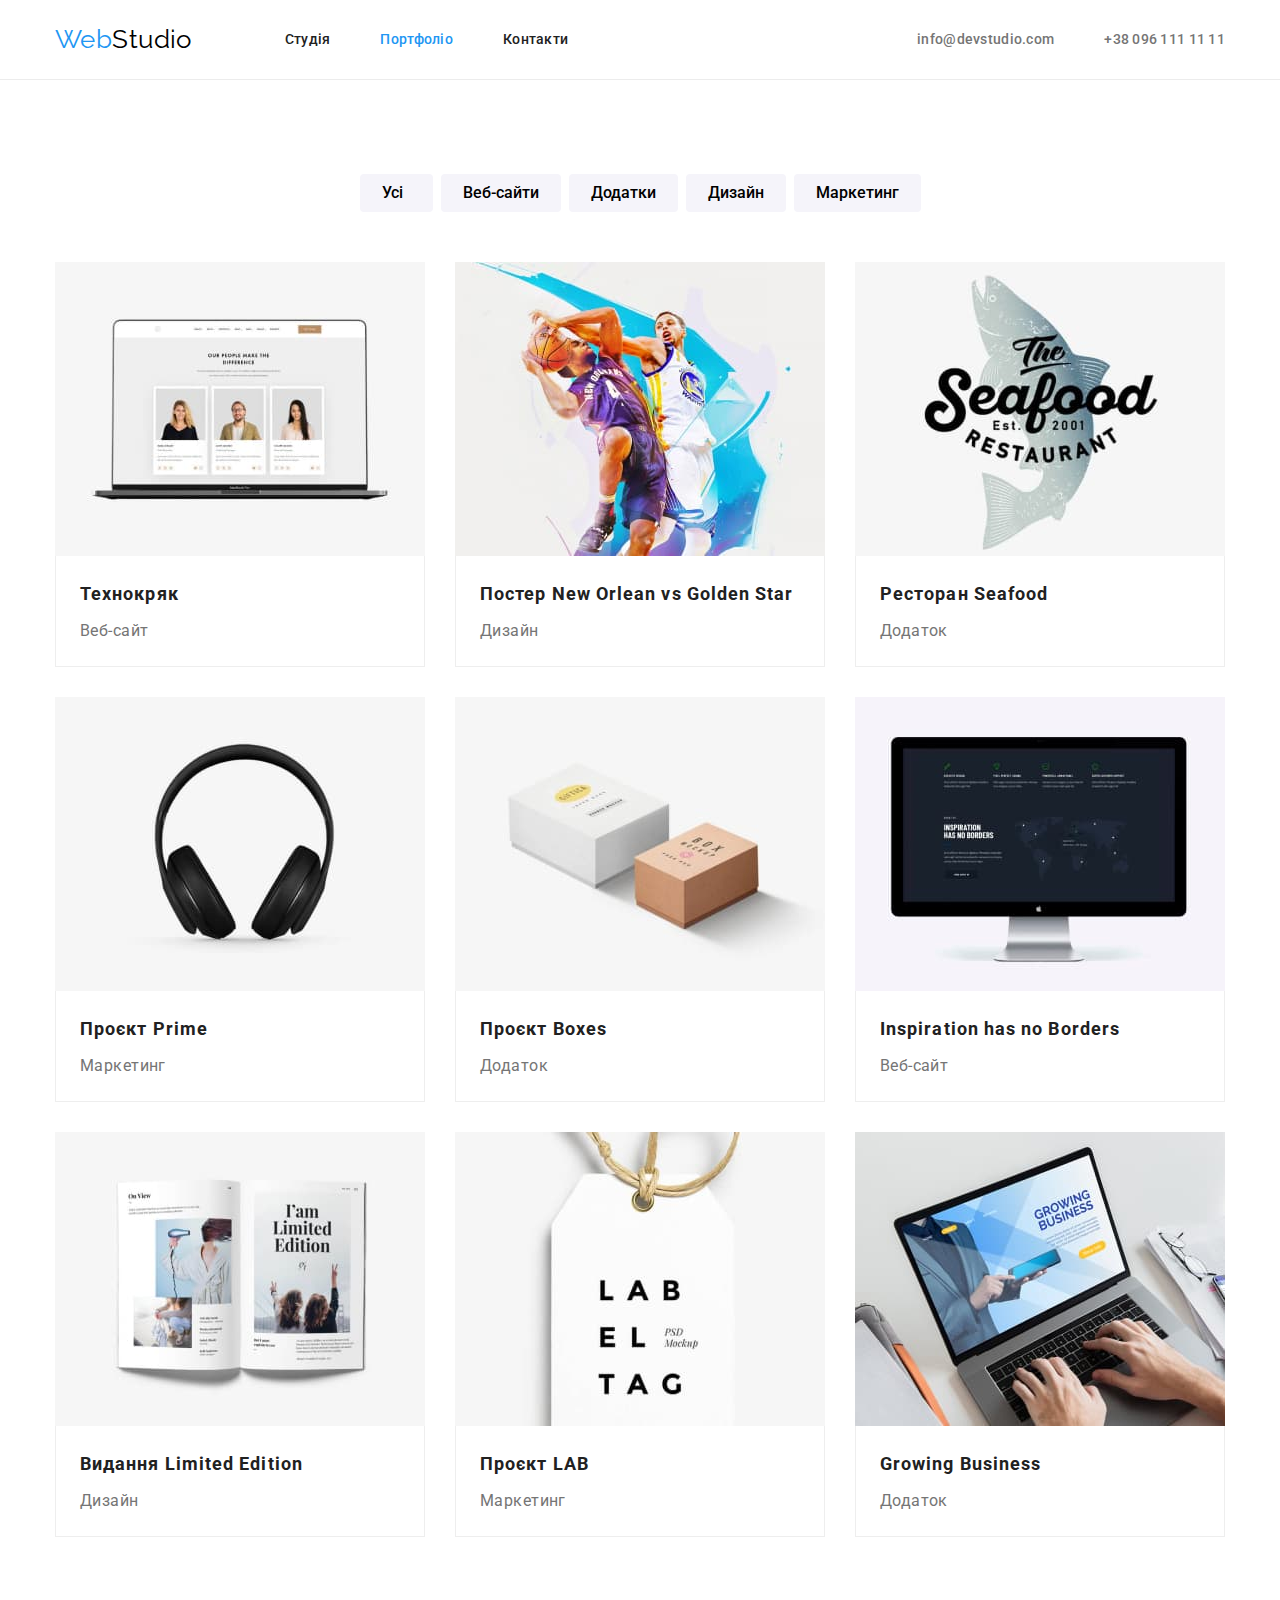
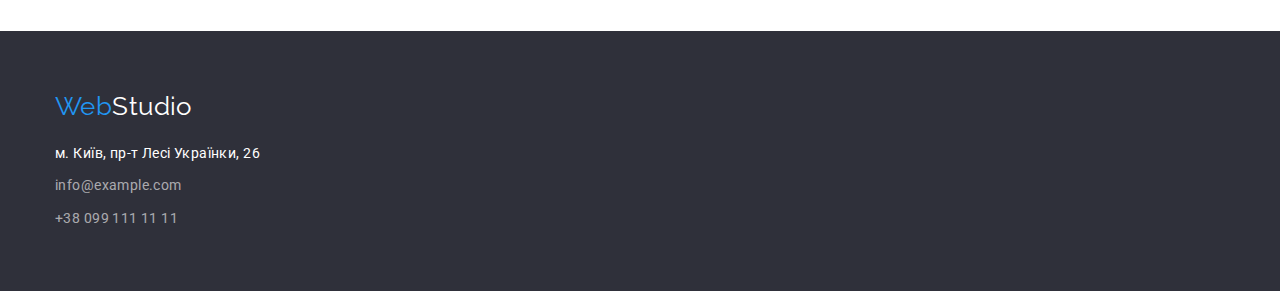
==== portfolio.html @ 25d73b2a "Initial commit" ====
<!DOCTYPE html>
<html lang="uk">

<head>
    <meta charset="UTF-8">
    <meta http-equiv="X-UA-Compatible" content="IE=edge">
    <meta name="viewport" content="width=device-width, initial-scale=1.0">
    <title>Document</title>
    <link rel="preconnect" href="https://fonts.googleapis.com">
    <link rel="preconnect" href="https://fonts.gstatic.com" crossorigin>
    <link
        href="https://fonts.googleapis.com/css2?family=Raleway:wght@700&family=Roboto:wght@400;500;700;900&display=swap"
        rel="stylesheet">
    <link rel="stylesheet"
        href="https://cdnjs.cloudflare.com/ajax/libs/modern-normalize/1.1.0/modern-normalize.min.css">
    <link rel="stylesheet" href="./css/styles.css" />

</head>

<body>
    <header class="header">
        <div class="header container ">
            <nav class="page-nav">
                <a class="logo" href="./index.html" lang="en"><span class="logo-color">Web</span>Studio</a>
                <ul class="menu">
                    <li class="menu-item"><a class="menu-link" href="./index.html">Студія</a> </li>
                    <li class="menu-item"><a class="menu-link current" href="./portfolio.html"> Портфоліо </a></li>
                    <li class="menu-item"><a class="menu-link" href=""> Контакти</a> </li>
                </ul>
            </nav>
            <ul class="contact-list">
                <li class="contact-item"><a class="contact-link" href="mailto:info@devstudio.com">info@devstudio.com</a>
                </li>
                <li class="contact-item"><a class="contact-link" href="tel:+380961111111">+38 096 111 11 11</a>
                </li>
            </ul>
    
        </div>
    </header>

    <!--Hero-->
    <main>

        <section class="section project">
         <div class="container">
             <h1 style="display: none;"></h1>
            <ul class="main-list">
                <li><button class="list-button" type="button">Усі</button></li>
                <li><button class="list-button" type="button">Веб-сайти</button></li>
                <li><button class="list-button" type="button">Додатки</button></li>
                <li><button class="list-button" type="button">Дизайн</button></li>
                <li><button class="list-button" type="button">Маркетинг</button></li>
            </ul>
                <ul class="project-list">
                    <li class="project-item">
                        <img src="./images/portfolio/img.jpeg" alt="Технокряк" width="370" height="294">
                        <div class="project-content">
                            <h2 class="project-name">Технокряк</h2>
                            <p class="project-description">Веб-сайт</p>
                        </div>
                    </li>
                    <li class="project-item">
                        <img src="./images/portfolio/new-orlean.jpeg" alt="Постер New Orlean vs Golden Star" width="370"
                            height="294">
                        <div class="project-content">
                            <h2 class="project-name">Постер New Orlean vs Golden Star</h2>
                            <p class="project-description">Дизайн</p>
                        </div>
                    </li>
                    <li class="project-item">
                        <img src="./images/portfolio/seafood.jpeg" alt="Ресторан Seafood" width="370" height="294">
                        <div class="project-content">
                            <h2 class="project-name">Ресторан Seafood</h2>
                            <p class="project-description">Додаток</p>
                        </div>
                    </li>
                    <li class="project-item">
                        <img src="./images/portfolio/prime.jpeg" alt="Проєкт Prime" width="370" height="294">
                        <div class="project-content">
                            <h2 class="project-name">Проєкт Prime</h2>
                            <p class="project-description">Маркетинг</p>
                        </div>
                    </li>
                    <li class="project-item">
                        <img src="./images/portfolio/boxes.jpeg" alt="Проєкт Boxes" width="370" height="294">
                        <div class="project-content">
                            <h2 class="project-name">Проєкт Boxes</h2>
                            <p class="project-description">Додаток</p>
                        </div>
                    </li>
                    <li class="project-item">
                        <img src="./images/portfolio/inspiration.jpeg" alt="Inspiration has no Borders" width="370"
                            height="294">
                        <div class="project-content">
                            <h2 class="project-name">Inspiration has no Borders</h2>
                            <p class="project-description">Веб-сайт</p>
                        </div>
                    </li>
                    <li class="project-item">
                        <img src="./images/portfolio/limited-edition.jpeg" alt="Видання Limited Edition" width="370"
                            height="294">
                        <div class="project-content">
                            <h2 class="project-name">Видання Limited Edition</h2>
                            <p class="project-description">Дизайн</p>
                        </div>
                    </li>
                    <li class="project-item">
                        <img src="./images/portfolio/lab.jpeg" alt="Проєкт LAB" width="370" height="294">
                        <div class="project-content">
                            <h2 class="project-name">Проєкт LAB</h2>
                            <p class="project-description">Маркетинг</p>
                        </div>
                    </li>
                    <li class="project-item">
                        <img src="./images/portfolio/growing-business.jpeg" alt="Growing Business" width="370"
                            height="294">
                        <div class="project-content">
                            <h2 class="project-name">Growing Business</h2>
                            <p class="project-description">Додаток</p>
                        </div>
                    </li>
                </ul>
            </div>
        </section>
    </main>

    <footer class="footer">
        <div class="container">
            <a class="logo-footer" href="./index.html" lang="en"><span class="logo-color">Web</span>Studio</a>
    
            <address>
                <ul class="contact-list-footer">
                    <li class="contact-item-footer"><a class="contact-link-footer"
                            href="https://goo.gl/maps/TKHAfj8g6pcMw5vT8" target="_blank" rel="noopener noreferrer"> <span
                                class="address">м. Київ, пр-т Лесі
                                Українки, 26</span></a></li>
                    <li class="contact-item-footer"><a class="contact-link-footer"
                            href="mailto:info@example.com">info@example.com</a></li>
                    <li class="contact-item-footer"><a class="contact-link-footer" href="tel:+380991111111">+38 099 111 11
                            11</a></li>
                </ul>
            </address>
        </div>
    </footer>

</html>
---- css/styles.css ----
a {
  text-decoration: none;
}

p,
h1,
h2,
h3,
h4,
h5,
h6 {
  margin: 0;
}

img {
  display: block;
  min-width: 100%;
  height: auto;
}

ul,
ol {
  list-style: none;
  margin: 0;
  padding-left: 0;
}

:root {
  --primary-text-color: #757575;
  --secondary-text-color: #212121;
  --accent-color: #2196F3;
  --primary-white-color: #ffffff;
  --primery-color-button: #F5F4FA;
  --primary-bg-color: #2F303A;

}

body {
  color: var(--secondary-text-color);
  font-family: 'Roboto', sans-serif;
  letter-spacing: 0.03em;
  font-size: 14px;
  background-color: var(--primary-white-color);
}

.container {
  width: 1200px;
  padding-left: 15px;
  padding-right: 15px;
  margin: 0 auto;
}

.list {
  padding: 0;
  margin: 0;
  list-style: none;
}

.button {
  font-size: 16px;
  display: block;
  margin: 0 auto;
  color: var(--primary-white-color);
  background-color: var(--accent-color);
  cursor: pointer;
  padding: 10px 32px;
  border-radius: 4px;
  text-align: center;
  min-width: 216px;
  height: 50px;
  border: none;
}

.button:hover,
.button:focus {
  background-color: var(--accent-color);
}

header {
  border-bottom: 1px solid #ECECEC;
  padding: 24px 0;
}

.visually-hidden {
  position: absolute;
  white-space: nowrap;
  width: 1px;
  height: 1px;
  overflow: hidden;
  border: 0;
  padding: 0;
  clip: rect(0 0 0 0);
  clip-path: inset(50%);
  margin: -1px;
}

/* ------------header---------------- */


.header.container {
  display: flex;
}

.page-nav {
  display: flex;
  margin-right: auto;
  align-items: center;
}

.logo {
  display: inline-block;
  color: #000000;
  align-items: center;
  font-family: 'Raleway';
  font-size: 26px;
  line-height: 1.19;
  margin-right: 93px;
}

.logo-color {
  color: var(--accent-color);
}

.menu {
  display: flex;
  gap: 50px;
  margin-right: auto;
}

.menu-link {
  font-weight: 500;
  line-height: 1.14;
  letter-spacing: 0.02em;
  color: #212121;
}

.current {
  color: var(--accent-color);
}

.menu-link:hover,
.menu-link:focus {
  color: var(--accent-color);
}

.contact-list {
  display: flex;
  gap: 50px;
  align-items: center;
}

.contact-link {
  display: inline-block;
  font-weight: 500;
  line-height: 1.14;
  letter-spacing: 0.02em;
  color: var(--primary-text-color);
}

.contact-link:hover,
.contact-link:focus {
  color: var(--accent-color);
}

/*------------hero------------- */

.section.hero {
  background-color: var(--primary-bg-color);
  text-align: center;
  padding-top: 200px;
  padding-bottom: 200px;
}

.hero-title {
  display: flex;
  color: var(--primary-white-color);
  font-weight: 900;
  font-size: 44px;
  line-height: 1.36;
  letter-spacing: 0.06em;
  text-transform: uppercase;
  margin-right: auto;
  margin-left: auto;
  margin-bottom: 30px;
  width: 696px;
}


/* section */


.section {
  padding-top: 94px;
  padding-bottom: 94px;
  background-color: var(--primary-white-color);
}

.work-list {
  display: flex;
  gap: 30px;
  justify-content: space-between;
}

.work-title {
  font-size: 14px;
  line-height: 1.14;
  text-transform: uppercase;
  margin-bottom: 10px;
}

.work-description {
  line-height: 1.7;
  color: var(--primary-text-color);
  width: 270px;
  min-height: 48px;
  margin: 0;
}

.section-title {
  font-size: 36px;
  line-height: 1.17;
  text-align: center;
  margin-bottom: 50px;
}

.section.work {
  padding-top: 0;
}

.our-work {
  display: flex;
  justify-content: space-between;
}

.team.section {
  background-color: var(--primery-color-button);
}

.team-list{
  display: flex;
  
  gap: 30px;
}


.team-item {
  width: calc((100% - 3 * 30px) / 4);
  border-radius: 0px 0px 4px 4px;
  background-color: var(--primary-white-color);
  box-shadow: 0px 1px 3px rgba(0, 0, 0, 0.12),
   0px 1px 1px rgba(0, 0, 0, 0.14),
    0px 2px 1px rgba(0, 0, 0, 0.2);
}

.section-team {
  padding-bottom: 94px;
  background-color: var(--primery-color-button);
}

.div-team {
  padding-bottom: 30px;
  padding-top: 30px;

}

.name-employee {
  font-weight: 500;
  font-size: 16px;
  line-height: 1.19;
  text-align: center;
  margin-bottom: 10px;
}

.position {
  font-size: 16px;
  line-height: 1.19;
  text-align: center;
  color: var(--primary-text-color);
}


/* -----------------portfolio---------------------- */

.main {
  background-color: var(--primary-white-color);
}

.main-list {
  display: flex;
  justify-content: center;
  gap: 8px;
  margin-bottom: 50px;
}

.list-button {
  display: flex;
  font-weight: 500;
  font-size: 16px;
  line-height: 1.62;
  text-align: center;
  background-color: var(--primery-color-button);

  cursor: pointer;
  border: none;
  border-radius: 4px;
  padding: 6px 22px;
  min-width: 73px;
}

.list-button:hover,
.list-button:focus {
  color: var(--primary-white-color);
  background-color: var(--accent-color);
}

.project-item {
  display: inline-block;
  width: calc((100% - 2 * 30px) / 3);

}

.project-content {
  padding: 20px 24px;
  border: 1px solid #EEEEEE;
  border-top: none;
}

.project-list {
  display: flex;
  flex-wrap: wrap;
  gap: 30px;
}


.project-name {
  font-size: 18px;
  line-height: 2.0;
  letter-spacing: 0.06em;
  margin-bottom: 4px;
}

.project-description {
  font-size: 16px;
  line-height: 1.87;
  color: var(--primary-text-color);
}

/* ---------------footer-----------------*/

.footer {
  background-color: var(--primary-bg-color);
  padding: 60px 0;
}

.logo-footer {
  color: var(--primary-white-color);
  font-family: 'Raleway', sans-serif;
  font-size: 26px;
  line-height: 1.19;
  display: inline-block;
  margin-bottom: 20px;
}

.contact-address-footer {
  line-height: 1.7;
  color: var(--primary-white-color);
}

.contact-address-footer:hover,
.contact-address-footer:focus {
  color: var(--accent-color);
}

.contact-item-footer{
  margin-bottom: 9px;
}

.contact-item-footer:last-child{
  margin-bottom: 0;
}

.contact-link-footer {
  font-style: normal;
  line-height: 1.7;
  color: rgba(255, 255, 255, 0.6);
  
}

.contact-link-footer:hover,
.contact-link-footer:focus {
  color: var(--accent-color);
}

.address {
  color: var(--primary-white-color);
}
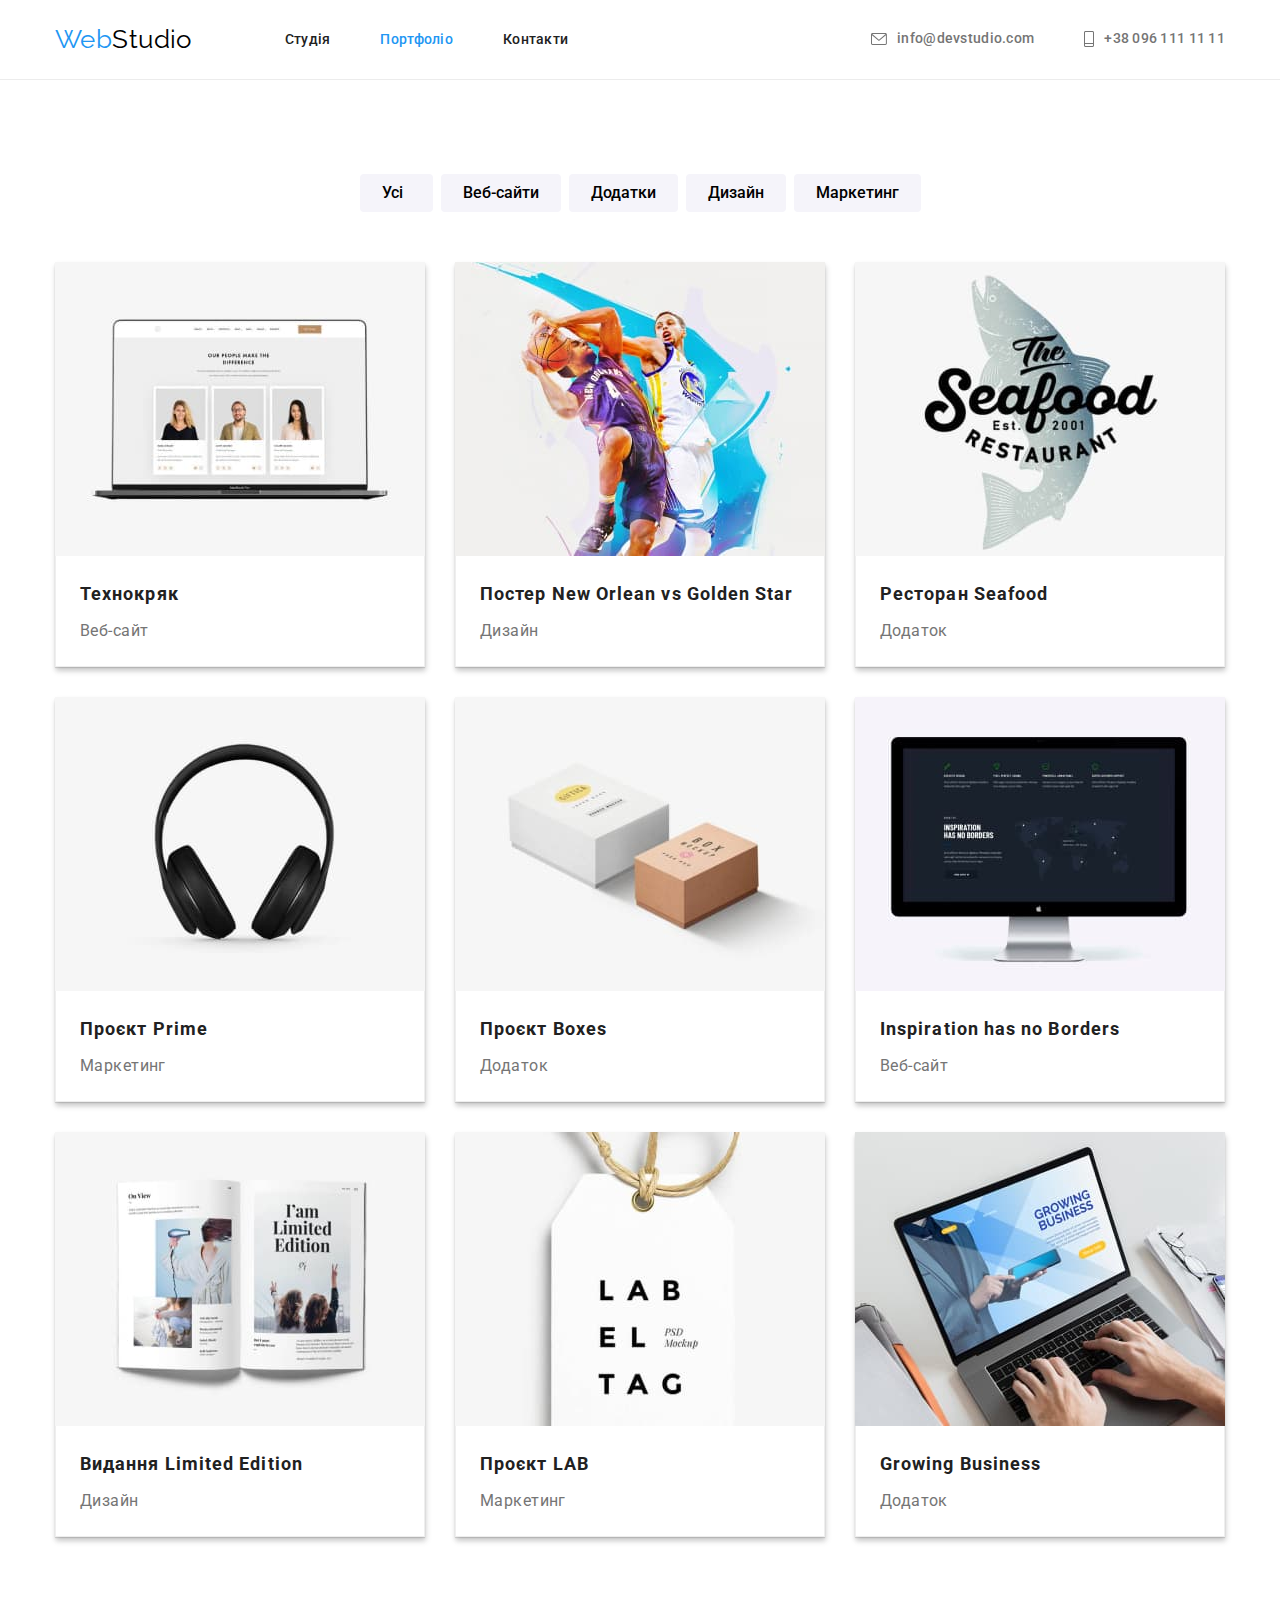
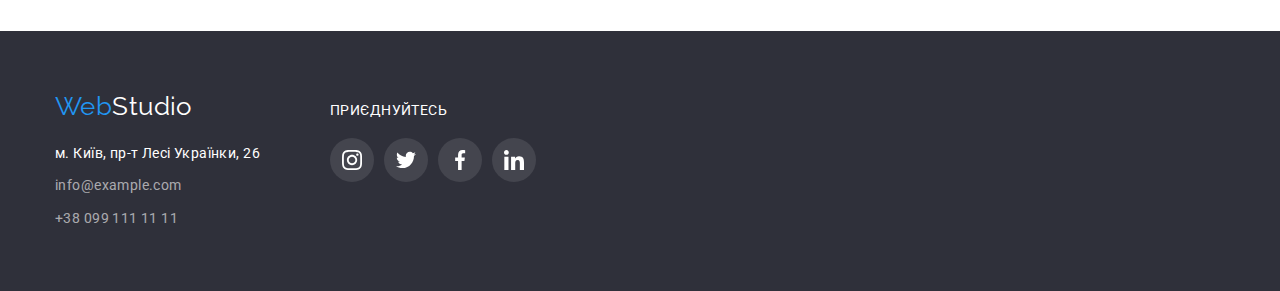
==== commit 592ca39b: "hw4" ====
--- a/portfolio.html
+++ b/portfolio.html
@@ -23,18 +23,29 @@
             <nav class="page-nav">
                 <a class="logo" href="./index.html" lang="en"><span class="logo-color">Web</span>Studio</a>
                 <ul class="menu">
-                    <li class="menu-item"><a class="menu-link" href="./index.html">Студія</a> </li>
-                    <li class="menu-item"><a class="menu-link current" href="./portfolio.html"> Портфоліо </a></li>
+                    <li class="menu-item"><a class="menu-link " href="./index.html">Студія</a> </li>
+                    <li class="menu-item"><a class="menu-link current " href="./portfolio.html"> Портфоліо </a></li>
                     <li class="menu-item"><a class="menu-link" href=""> Контакти</a> </li>
                 </ul>
             </nav>
             <ul class="contact-list">
-                <li class="contact-item"><a class="contact-link" href="mailto:info@devstudio.com">info@devstudio.com</a>
+                <li class="contact-item">
+    
+                    <a class="contact-link" href="mailto:info@devstudio.com">
+                        <svg class="header-icon" width="16" height="12">
+                            <use href="./images/symbol-defs.svg#icon-mail"></use>
+                        </svg>
+                        info@devstudio.com</a>
                 </li>
-                <li class="contact-item"><a class="contact-link" href="tel:+380961111111">+38 096 111 11 11</a>
+                <li class="contact-item">
+    
+                    <a class="contact-link" href="tel:+380961111111">
+                        <svg class="header-icon" width="10" height="16">
+                            <use href="./images/symbol-defs.svg#icon-phone"></use>
+                        </svg>
+                        +38 096 111 11 11</a>
                 </li>
             </ul>
-    
         </div>
     </header>
 
@@ -125,22 +136,60 @@
     </main>
 
     <footer class="footer">
-        <div class="container">
-            <a class="logo-footer" href="./index.html" lang="en"><span class="logo-color">Web</span>Studio</a>
+        <div class="footer container">
+            <div class="contact-footer">
+                <a class="logo-footer" href="./index.html" lang="en"><span class="logo-color">Web</span>Studio</a>
     
-            <address>
-                <ul class="contact-list-footer">
-                    <li class="contact-item-footer"><a class="contact-link-footer"
-                            href="https://goo.gl/maps/TKHAfj8g6pcMw5vT8" target="_blank" rel="noopener noreferrer"> <span
-                                class="address">м. Київ, пр-т Лесі
-                                Українки, 26</span></a></li>
-                    <li class="contact-item-footer"><a class="contact-link-footer"
-                            href="mailto:info@example.com">info@example.com</a></li>
-                    <li class="contact-item-footer"><a class="contact-link-footer" href="tel:+380991111111">+38 099 111 11
-                            11</a></li>
+                <address>
+                    <ul class="contact-list-footer">
+                        <li class="contact-item-footer"><a class="contact-link-footer"
+                                href="https://goo.gl/maps/TKHAfj8g6pcMw5vT8" target="_blank" rel="noopener noreferrer">
+                                <span class="address">м. Київ, пр-т Лесі
+                                    Українки, 26</span></a></li>
+                        <li class="contact-item-footer"><a class="contact-link-footer"
+                                href="mailto:info@example.com">info@example.com</a></li>
+                        <li class="contact-item-footer"><a class="contact-link-footer" href="tel:+380991111111">+38 099 111
+                                11
+                                11</a></li>
+                    </ul>
+                </address>
+            </div>
+    
+            <div class="contact-footer">
+                <p class="soc-title-footer">Приєднуйтесь</p>
+                <ul class="soc-list-footer">
+                    <li class="soc-item-footer">
+                        <a class="soc-link-footer" href="">
+                            <svg class="soc-icon-footer" width="20" height="20">
+                                <use href="./images/symbol-defs.svg#icon-Instagram"></use>
+                            </svg>
+                        </a>
+                    </li>
+                    <li class="soc-item-footer">
+                        <a class="soc-link-footer" href="">
+                            <svg class="soc-icon-footer" width="20" height="20">
+                                <use href="./images/symbol-defs.svg#icon-twitter"></use>
+                            </svg>
+                        </a>
+                    </li>
+                    <li class="soc-item-footer">
+                        <a class="soc-link-footer" href="">
+                            <svg class="soc-icon-footer" width="20" height="20">
+                                <use href="./images/symbol-defs.svg#icon-facebook"></use>
+                            </svg>
+                        </a>
+                    </li>
+                    <li class="soc-item-footer">
+                        <a class="soc-link-footer" href="">
+                            <svg class="soc-icon-footer" width="20" height="20">
+                                <use href="./images/symbol-defs.svg#icon-linkedin"></use>
+                            </svg>
+                        </a>
+                    </li>
                 </ul>
-            </address>
+            </div>
         </div>
     </footer>
+    </body>
 
 </html>
--- a/css/styles.css
+++ b/css/styles.css
@@ -32,6 +32,7 @@
   --primary-white-color: #ffffff;
   --primery-color-button: #F5F4FA;
   --primary-bg-color: #2F303A;
+  --pimary-soc-icon-color:#AFB1B8;
 
 }
 
@@ -150,16 +151,28 @@
 }
 
 .contact-link {
-  display: inline-block;
+  display: flex;
   font-weight: 500;
   line-height: 1.14;
   letter-spacing: 0.02em;
   color: var(--primary-text-color);
+  align-items: center;
 }
 
 .contact-link:hover,
 .contact-link:focus {
   color: var(--accent-color);
+  fill: var(--accent-color);
+}
+
+.contact-item {
+  display: flex;
+  align-items: center;
+  fill: var(--primary-text-color);
+}
+
+.header-icon{
+ margin-right: 10px;
 }
 
 /*------------hero------------- */
@@ -169,6 +182,17 @@
   text-align: center;
   padding-top: 200px;
   padding-bottom: 200px;
+  
+  height: 600px;
+max-width: 1600px;
+margin-left: auto;
+margin-right: auto;
+background-image: linear-gradient(
+rgba(47, 48, 58, 0.4), rgba(47, 48, 58, 0.4)),
+url("../images/fon-hero.jpeg");
+background-repeat:no-repeat;
+background-size:cover;
+background-position:center;
 }
 
 .hero-title {
@@ -195,10 +219,24 @@
   background-color: var(--primary-white-color);
 }
 
+section.work-icon{
+  display: flex;
+}
+
 .work-list {
   display: flex;
   gap: 30px;
   justify-content: space-between;
+}
+
+.work-link{
+  display: flex;
+  height: 120px;
+  border-radius: 4px;
+  background-color: var(--primery-color-button);
+  margin-bottom: 30px;
+  align-items: center;
+  justify-content: center;
 }
 
 .work-title {
@@ -237,11 +275,9 @@
 }
 
 .team-list{
-  display: flex;
-  
+  display: flex; 
   gap: 30px;
 }
-
 
 .team-item {
   width: calc((100% - 3 * 30px) / 4);
@@ -252,6 +288,36 @@
     0px 2px 1px rgba(0, 0, 0, 0.2);
 }
 
+.soc-list{
+display: flex;
+justify-content: center;
+gap: 10px;
+}
+
+.soc-link{
+  width: 44px;
+  height: 44px;
+  border-radius: 50%;
+  color: var(--pimary-soc-icon-color);
+  display: flex;
+  align-items: center;
+  justify-content: center;
+}
+
+.soc-link:hover,
+.soc-link:focus{
+  background-color:var(--accent-color)
+}
+
+.soc-icon{
+  fill: var(--pimary-soc-icon-color);
+}
+
+.soc-link:hover .soc-icon,
+.soc-link:focus .soc-icon{
+  fill: var(--primary-white-color);
+}
+
 .section-team {
   padding-bottom: 94px;
   background-color: var(--primery-color-button);
@@ -276,8 +342,42 @@
   line-height: 1.19;
   text-align: center;
   color: var(--primary-text-color);
-}
-
+  margin-bottom: 16px;
+}
+
+
+/* --------------------regular-customers---------------------- */
+
+
+.regular-customers-list{
+  display: flex;
+  justify-content: center;
+  gap: 30px;
+}
+
+.regular-customers-link{
+display: flex;
+width: 170px;
+height: 92px;
+border: 1px solid var(--pimary-soc-icon-color);
+border-radius: 4px;
+align-items: center;
+justify-content: center;
+}
+
+.regular-customers-icon{
+  fill: var(--pimary-soc-icon-color);
+}
+
+.regular-customers-link:hover,
+.regular-customers-link:focus {
+  border: 1px solid var(--accent-color)
+}
+
+.regular-customers-link:hover .regular-customers-icon,
+.regular-customers-link:focus .regular-customers-icon {
+  fill: var(--accent-color);
+}
 
 /* -----------------portfolio---------------------- */
 
@@ -316,6 +416,9 @@
 .project-item {
   display: inline-block;
   width: calc((100% - 2 * 30px) / 3);
+  box-shadow: 0px 1px 1px rgba(0, 0, 0, 0.12),
+   0px 4px 4px rgba(0, 0, 0, 0.06),
+    1px 4px 6px rgba(0, 0, 0, 0.16);
 
 }
 
@@ -348,6 +451,7 @@
 /* ---------------footer-----------------*/
 
 .footer {
+  /* display: flex; */
   background-color: var(--primary-bg-color);
   padding: 60px 0;
 }
@@ -357,7 +461,7 @@
   font-family: 'Raleway', sans-serif;
   font-size: 26px;
   line-height: 1.19;
-  display: inline-block;
+  display: flex;
   margin-bottom: 20px;
 }
 
@@ -394,3 +498,45 @@
 .address {
   color: var(--primary-white-color);
 }
+
+.soc-list-footer {
+  display: flex;
+  gap: 10px;
+}
+
+.soc-link-footer {
+  width: 44px;
+  height: 44px;
+  border-radius: 50%;
+  background-color: rgba(255, 255, 255, 0.1);
+  display: flex;
+  align-items: center;
+  justify-content: center;
+}
+
+.soc-link-footer:hover,
+.soc-link-footer:focus {
+  background-color: var(--accent-color)
+}
+
+.soc-icon-footer {
+  fill: var(--primary-white-color);
+}
+
+.soc-link-footer:hover .soc-icon-footer,
+.soc-link-footer:focus .soc-icon-footer {
+  fill: var(--primary-white-color);
+}
+
+.footer.container{
+display: flex;
+align-items: baseline;
+padding: 0 15px;
+gap: 70px;
+}
+
+.soc-title-footer{
+  color: var(--primary-white-color);
+  text-transform: uppercase;
+  margin-bottom: 20px;
+}
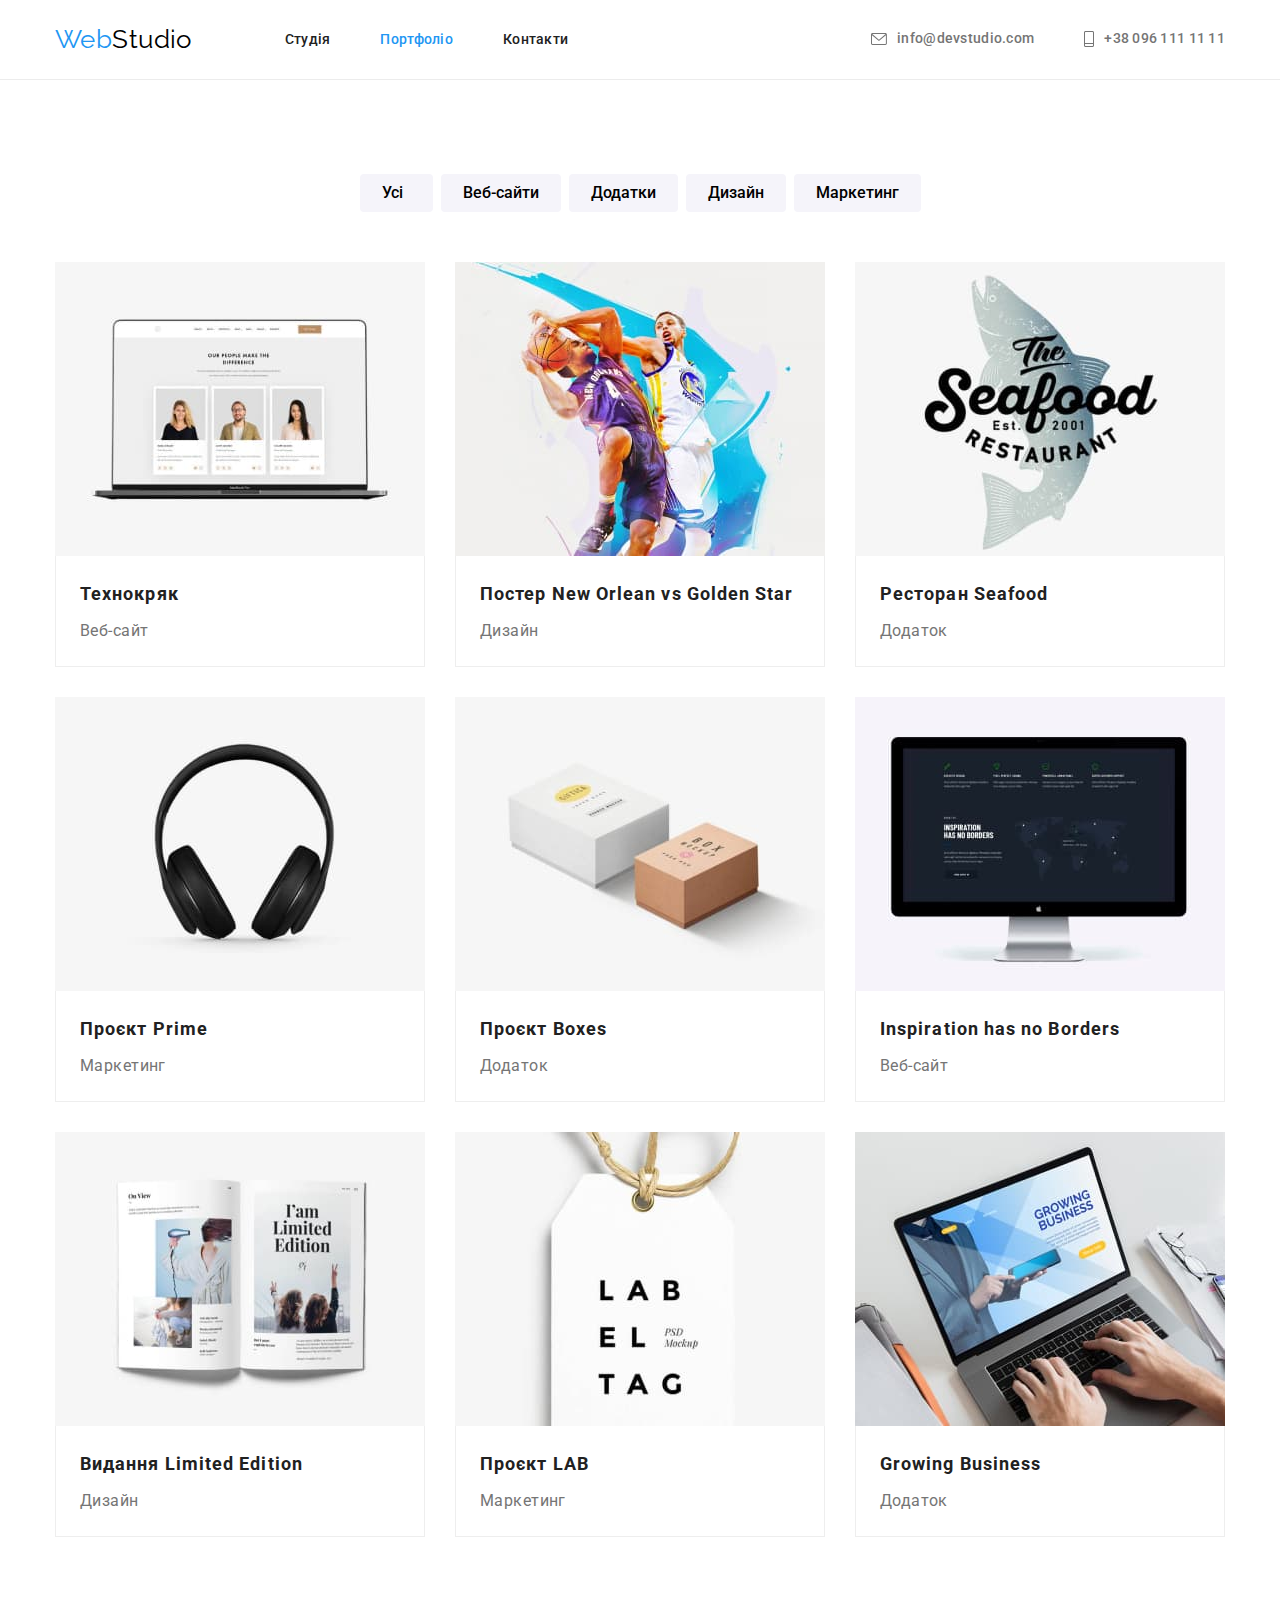
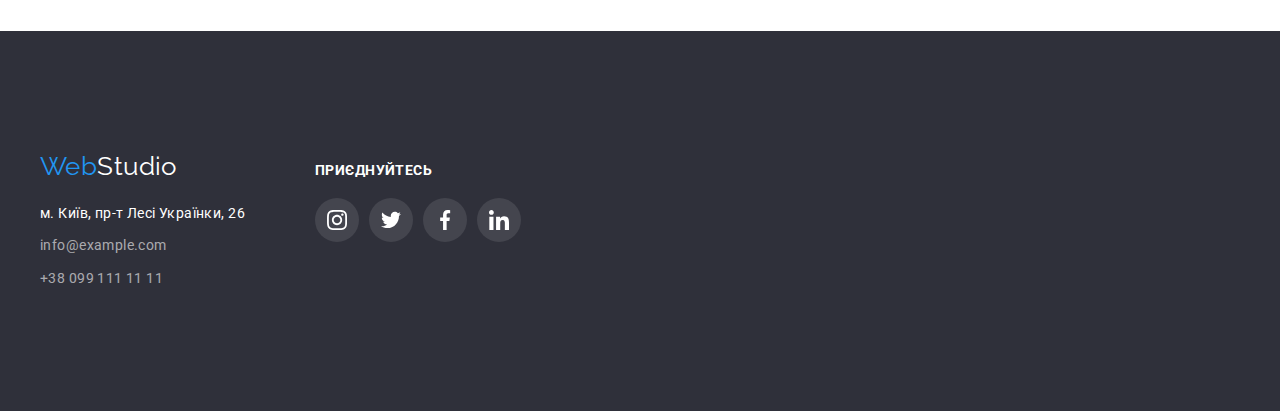
==== commit 7f8eb987: "виправлення" ====
--- a/portfolio.html
+++ b/portfolio.html
@@ -33,7 +33,7 @@
     
                     <a class="contact-link" href="mailto:info@devstudio.com">
                         <svg class="header-icon" width="16" height="12">
-                            <use href="./images/symbol-defs.svg#icon-mail"></use>
+                            <use href="./images/icons.svg#icon-mail"></use>
                         </svg>
                         info@devstudio.com</a>
                 </li>
@@ -41,7 +41,7 @@
     
                     <a class="contact-link" href="tel:+380961111111">
                         <svg class="header-icon" width="10" height="16">
-                            <use href="./images/symbol-defs.svg#icon-phone"></use>
+                            <use href="./images/icons.svg#icon-phone"></use>
                         </svg>
                         +38 096 111 11 11</a>
                 </li>
@@ -161,28 +161,28 @@
                     <li class="soc-item-footer">
                         <a class="soc-link-footer" href="">
                             <svg class="soc-icon-footer" width="20" height="20">
-                                <use href="./images/symbol-defs.svg#icon-Instagram"></use>
+                                <use href="./images/icons.svg#icon-Instagram"></use>
                             </svg>
                         </a>
                     </li>
                     <li class="soc-item-footer">
                         <a class="soc-link-footer" href="">
                             <svg class="soc-icon-footer" width="20" height="20">
-                                <use href="./images/symbol-defs.svg#icon-twitter"></use>
+                                <use href="./images/icons.svg#icon-twitter"></use>
                             </svg>
                         </a>
                     </li>
                     <li class="soc-item-footer">
                         <a class="soc-link-footer" href="">
                             <svg class="soc-icon-footer" width="20" height="20">
-                                <use href="./images/symbol-defs.svg#icon-facebook"></use>
+                                <use href="./images/icons.svg#icon-facebook"></use>
                             </svg>
                         </a>
                     </li>
                     <li class="soc-item-footer">
                         <a class="soc-link-footer" href="">
                             <svg class="soc-icon-footer" width="20" height="20">
-                                <use href="./images/symbol-defs.svg#icon-linkedin"></use>
+                                <use href="./images/icons.svg#icon-linkedin"></use>
                             </svg>
                         </a>
                     </li>
--- a/css/styles.css
+++ b/css/styles.css
@@ -219,7 +219,7 @@
   background-color: var(--primary-white-color);
 }
 
-section.work-icon{
+.section.work-icon{
   display: flex;
 }
 
@@ -411,15 +411,22 @@
 .list-button:focus {
   color: var(--primary-white-color);
   background-color: var(--accent-color);
+  box-shadow: 0px 3px 1px rgba(0, 0, 0, 0.1),
+   0px 1px 2px rgba(0, 0, 0, 0.08),
+    0px 2px 2px rgba(0, 0, 0, 0.12);
 }
 
 .project-item {
   display: inline-block;
   width: calc((100% - 2 * 30px) / 3);
-  box-shadow: 0px 1px 1px rgba(0, 0, 0, 0.12),
-   0px 4px 4px rgba(0, 0, 0, 0.06),
+  
+}
+
+.project-item:hover,
+.project-item:focus{
+box-shadow: 0px 1px 1px rgba(0, 0, 0, 0.12),
+    0px 4px 4px rgba(0, 0, 0, 0.06),
     1px 4px 6px rgba(0, 0, 0, 0.16);
-
 }
 
 .project-content {
@@ -451,7 +458,6 @@
 /* ---------------footer-----------------*/
 
 .footer {
-  /* display: flex; */
   background-color: var(--primary-bg-color);
   padding: 60px 0;
 }
@@ -528,10 +534,9 @@
   fill: var(--primary-white-color);
 }
 
-.footer.container{
+.footer .container{
 display: flex;
 align-items: baseline;
-padding: 0 15px;
 gap: 70px;
 }
 
@@ -539,4 +544,5 @@
   color: var(--primary-white-color);
   text-transform: uppercase;
   margin-bottom: 20px;
-}
+  font-weight: 700;
+}
